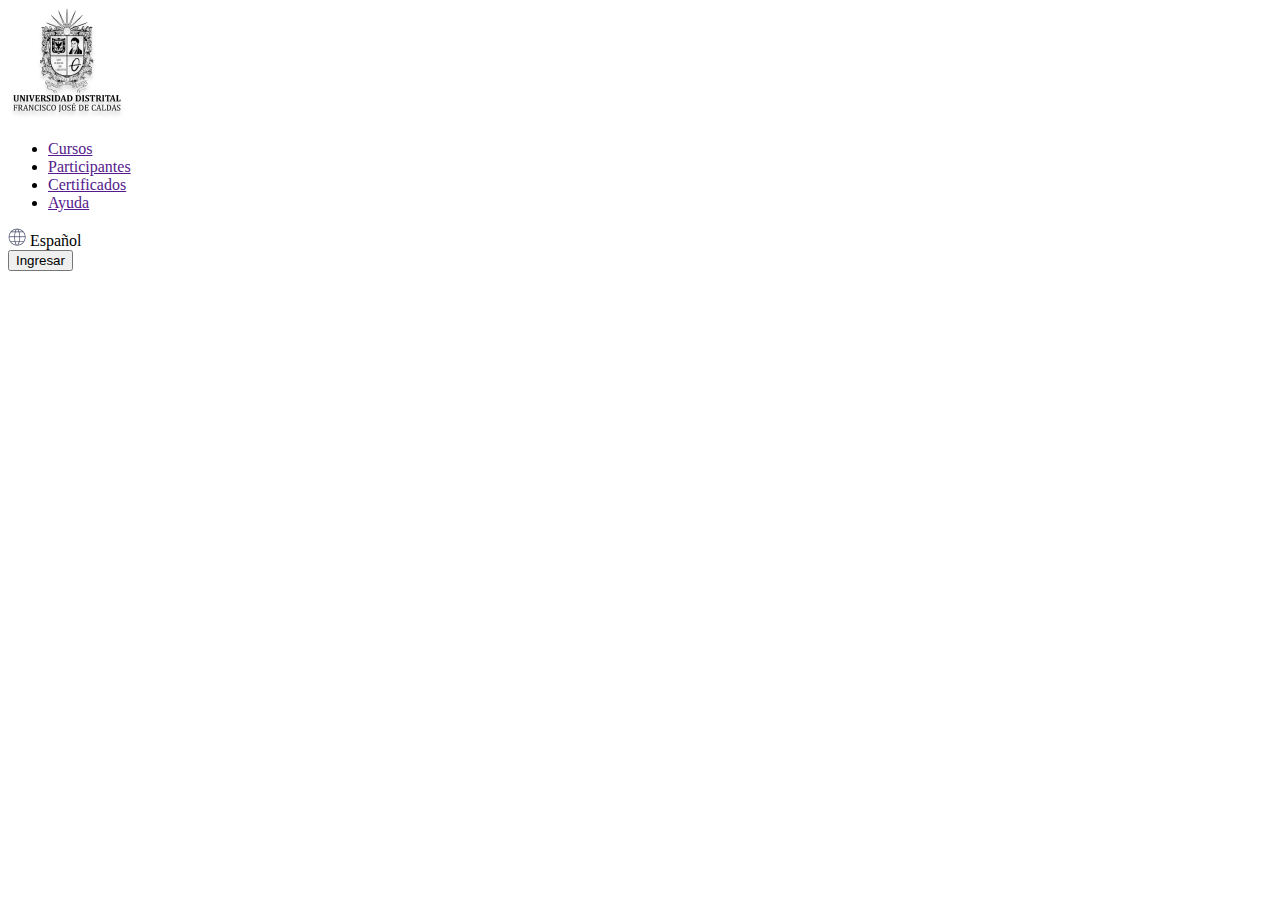
==== punto-1-2-3/index.html @ c5d44cad "Creación de header" ====
<!DOCTYPE html>
<html lang="en">
<head>
    <meta charset="UTF-8">
    <meta name="viewport" content="width=device-width, initial-scale=1.0">
    <title>Document</title>
</head>
<body>
    <header>
        <div class="header__navigator">
            <img src="./public/images/header-logo.png" alt="header logo">
            <nav>
                <ul>
                    <li><a href="">Cursos</a></li>
                    <li><a href="">Participantes</a></li>
                    <li><a href="">Certificados</a></li>
                    <li><a href="">Ayuda</a></li>
                </ul>
            </nav>
        </div>
        <div class="header__settings">
            <div class="languaje">
                <img src="./public/images/header-world.png" alt="">
                <span>Español</span>
            </div>
            <button>Ingresar</button>
        </div>
    </header>
    <main></main>
    <footer></footer>
</body>
</html>
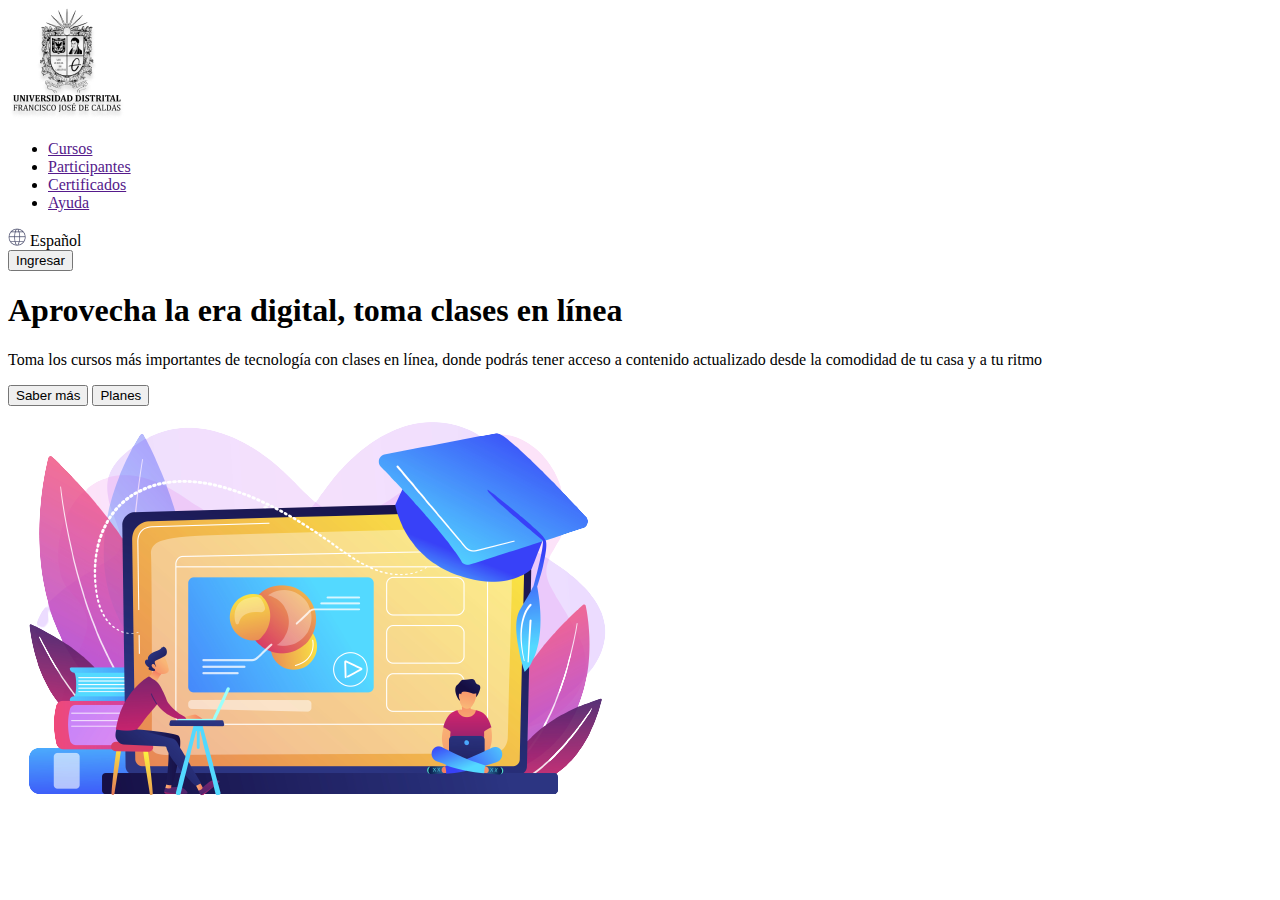
==== commit fcee335f: "Creación del banner en html" ====
--- a/punto-1-2-3/index.html
+++ b/punto-1-2-3/index.html
@@ -26,7 +26,27 @@
             <button>Ingresar</button>
         </div>
     </header>
-    <main></main>
+    <main>
+        <section id="banner">
+            <div class="banner-info">
+              <div class="banner__texts">
+                <h1>Aprovecha la era digital, toma clases en línea</h1>
+                <p>
+                  Toma los cursos más importantes de tecnología con clases en línea, 
+                  donde podrás tener acceso a contenido actualizado desde la comodidad 
+                  de tu casa y a tu ritmo
+                </p>
+              </div>
+              <div class="banner__buttons">
+                <button>Saber más</button>
+                <button>Planes</button>
+              </div>
+            </div>
+            <img src="./public/images/banner-online.png" alt="banner online">
+        </section>
+        <section id="section-1"></section>
+        <section id="section-2"></section>
+    </main>
     <footer></footer>
 </body>
 </html>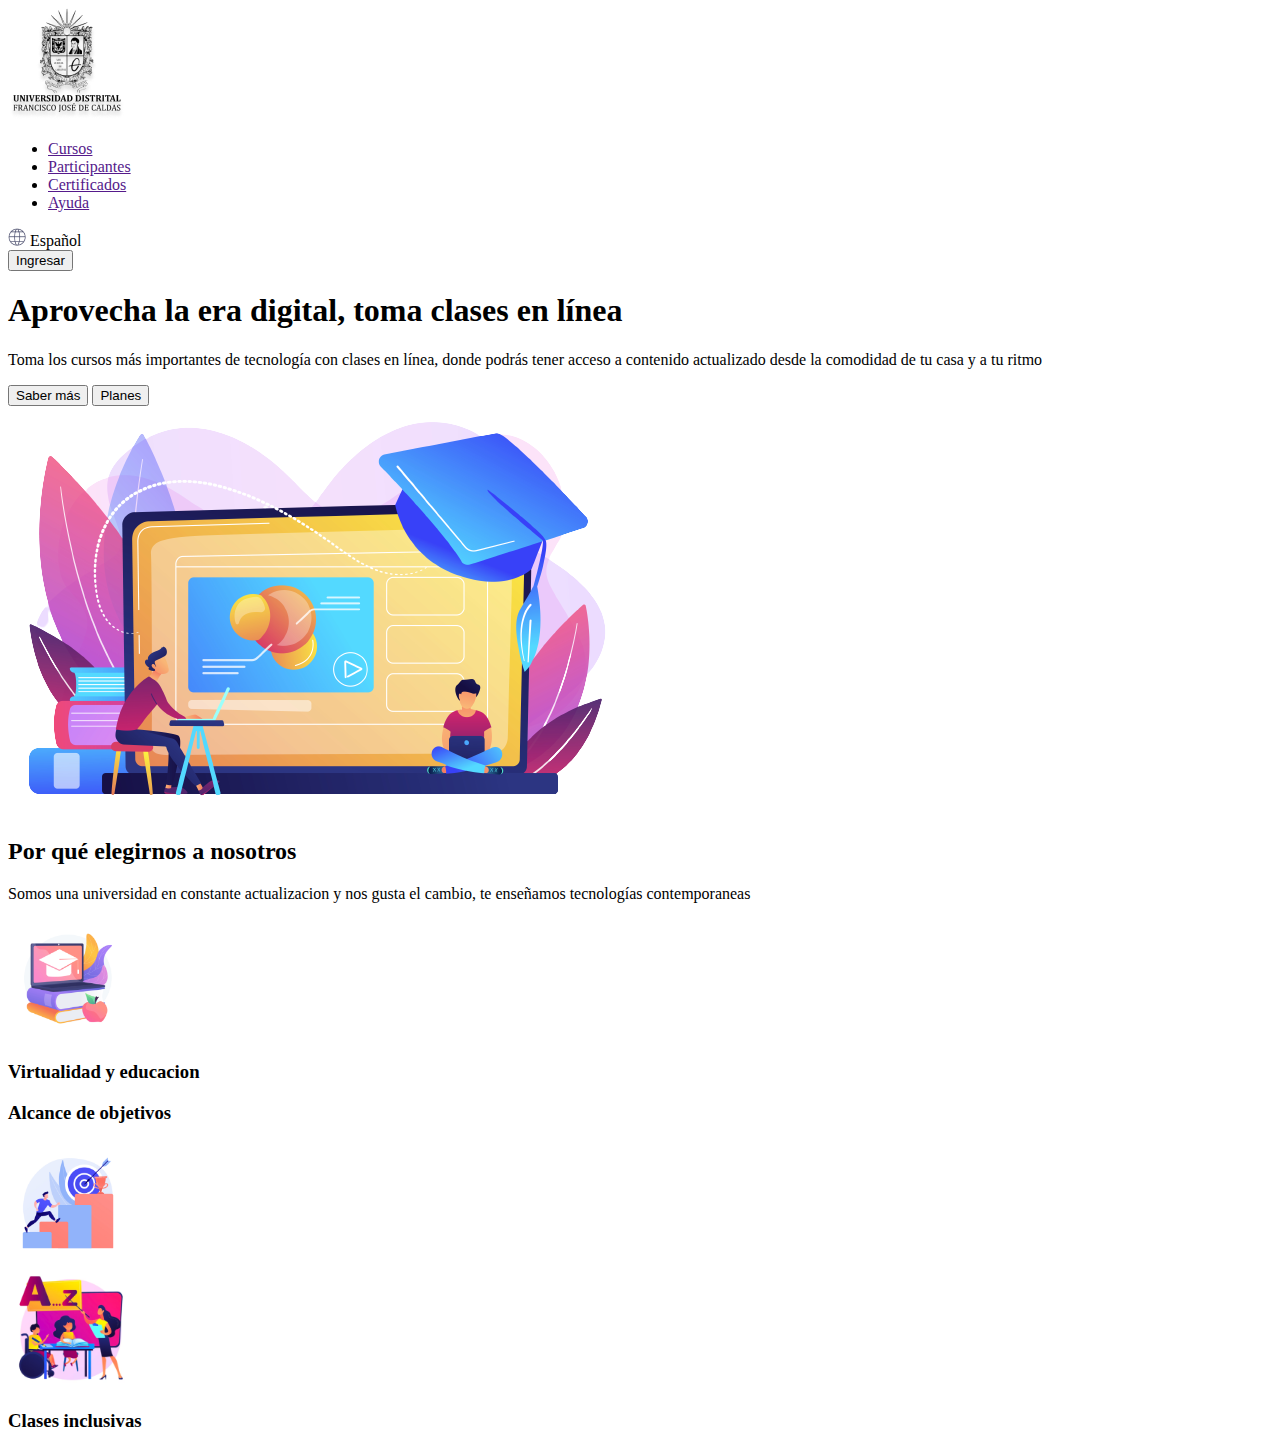
==== commit 926c63fa: "Creación de section-1 con html" ====
--- a/punto-1-2-3/index.html
+++ b/punto-1-2-3/index.html
@@ -44,7 +44,42 @@
             </div>
             <img src="./public/images/banner-online.png" alt="banner online">
         </section>
-        <section id="section-1"></section>
+        <section id="section-1">
+            <h2>Por qué elegirnos a nosotros</h2>
+            <p>
+                Somos una universidad en constante actualizacion y nos
+                gusta el cambio, te enseñamos tecnologías contemporaneas
+            </p>
+            <div class="card-1">
+                <img 
+                src="./public/images/section1-education.png" 
+                alt="education"
+                width="120px"
+                height="120px"
+                >
+                <h3>Virtualidad y educacion</h3>
+            </div>
+            <div class="card-2">
+                <h3>Alcance de objetivos</h3>
+                <img 
+                src="./public/images/section1-goals.png" 
+                alt="goals"
+                width="120px"
+                height="120px"
+                >
+            </div>
+            <div class="card-3">
+                <img 
+                src="./public/images/section1-teach.png" 
+                alt="teach"
+                width="120px"
+                height="120px"
+                >
+                <h3>Clases inclusivas</h3>
+
+            </div>
+            
+        </section>
         <section id="section-2"></section>
     </main>
     <footer></footer>
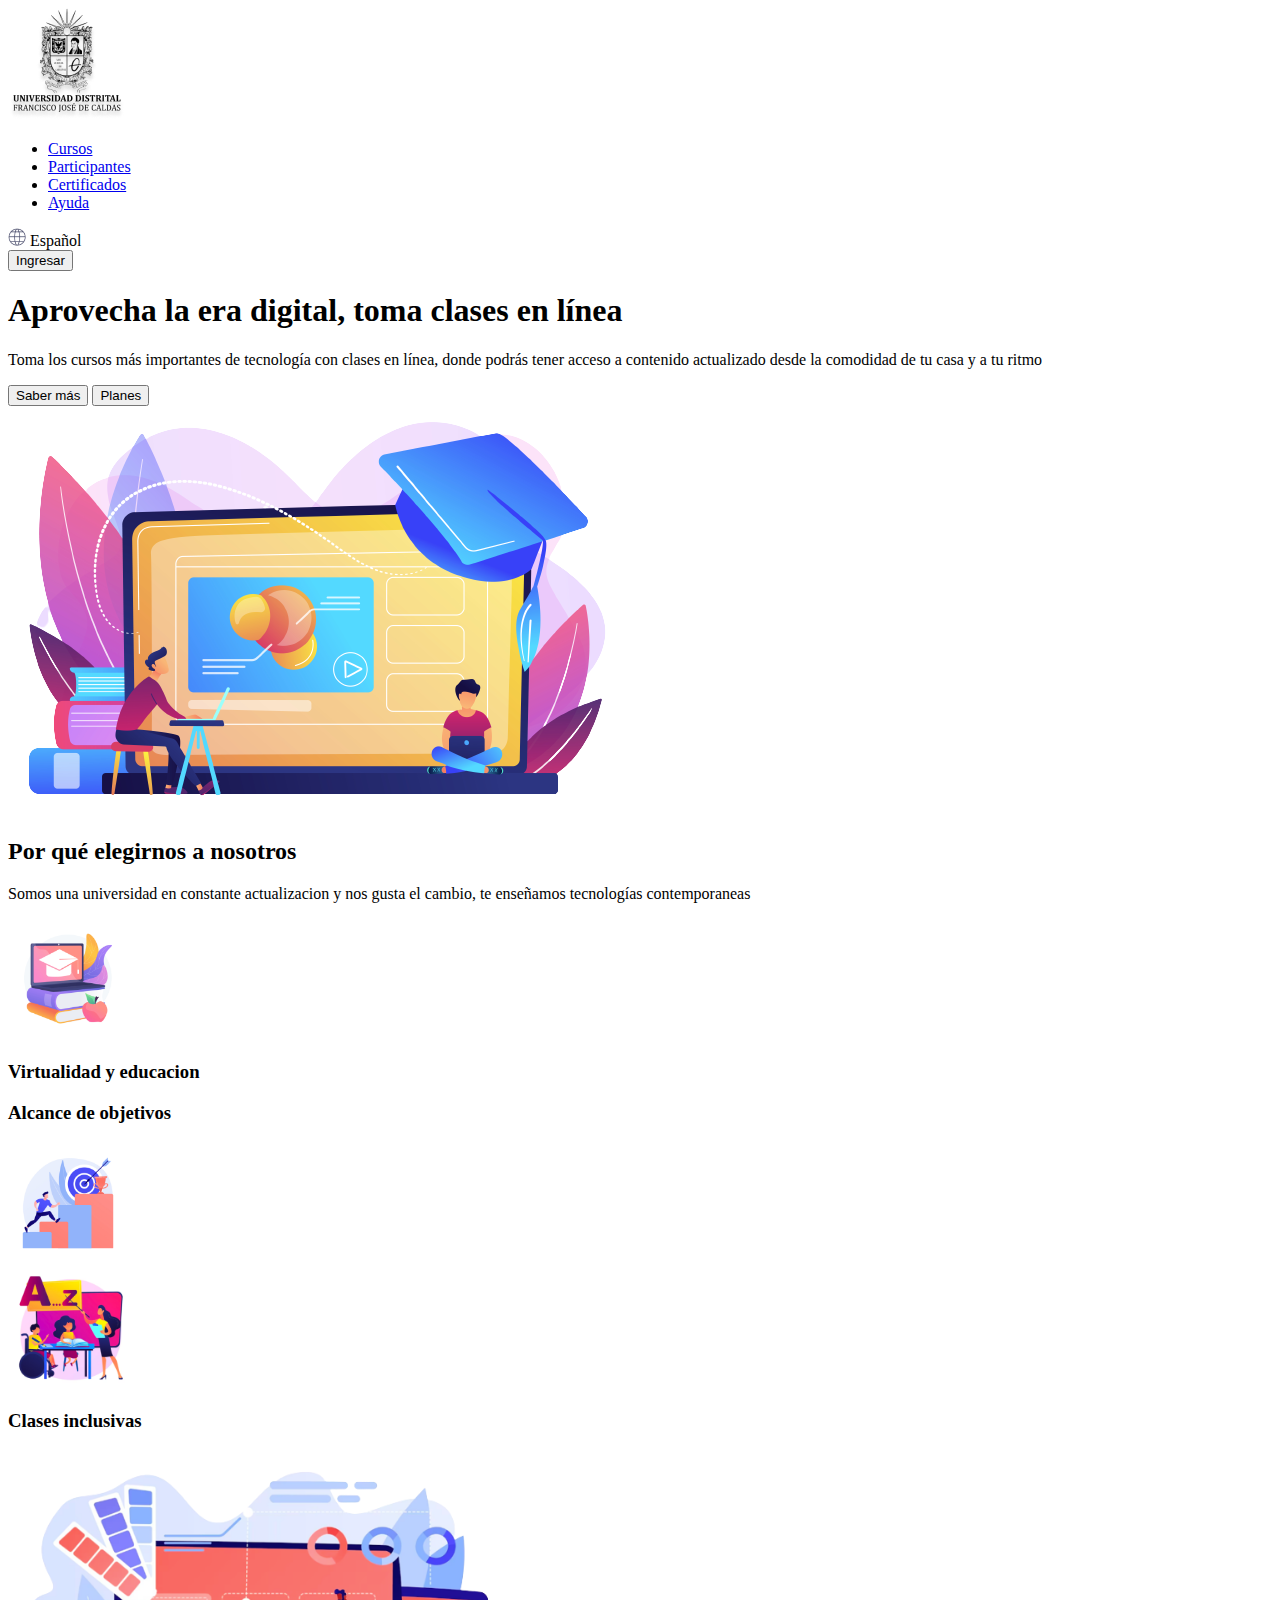
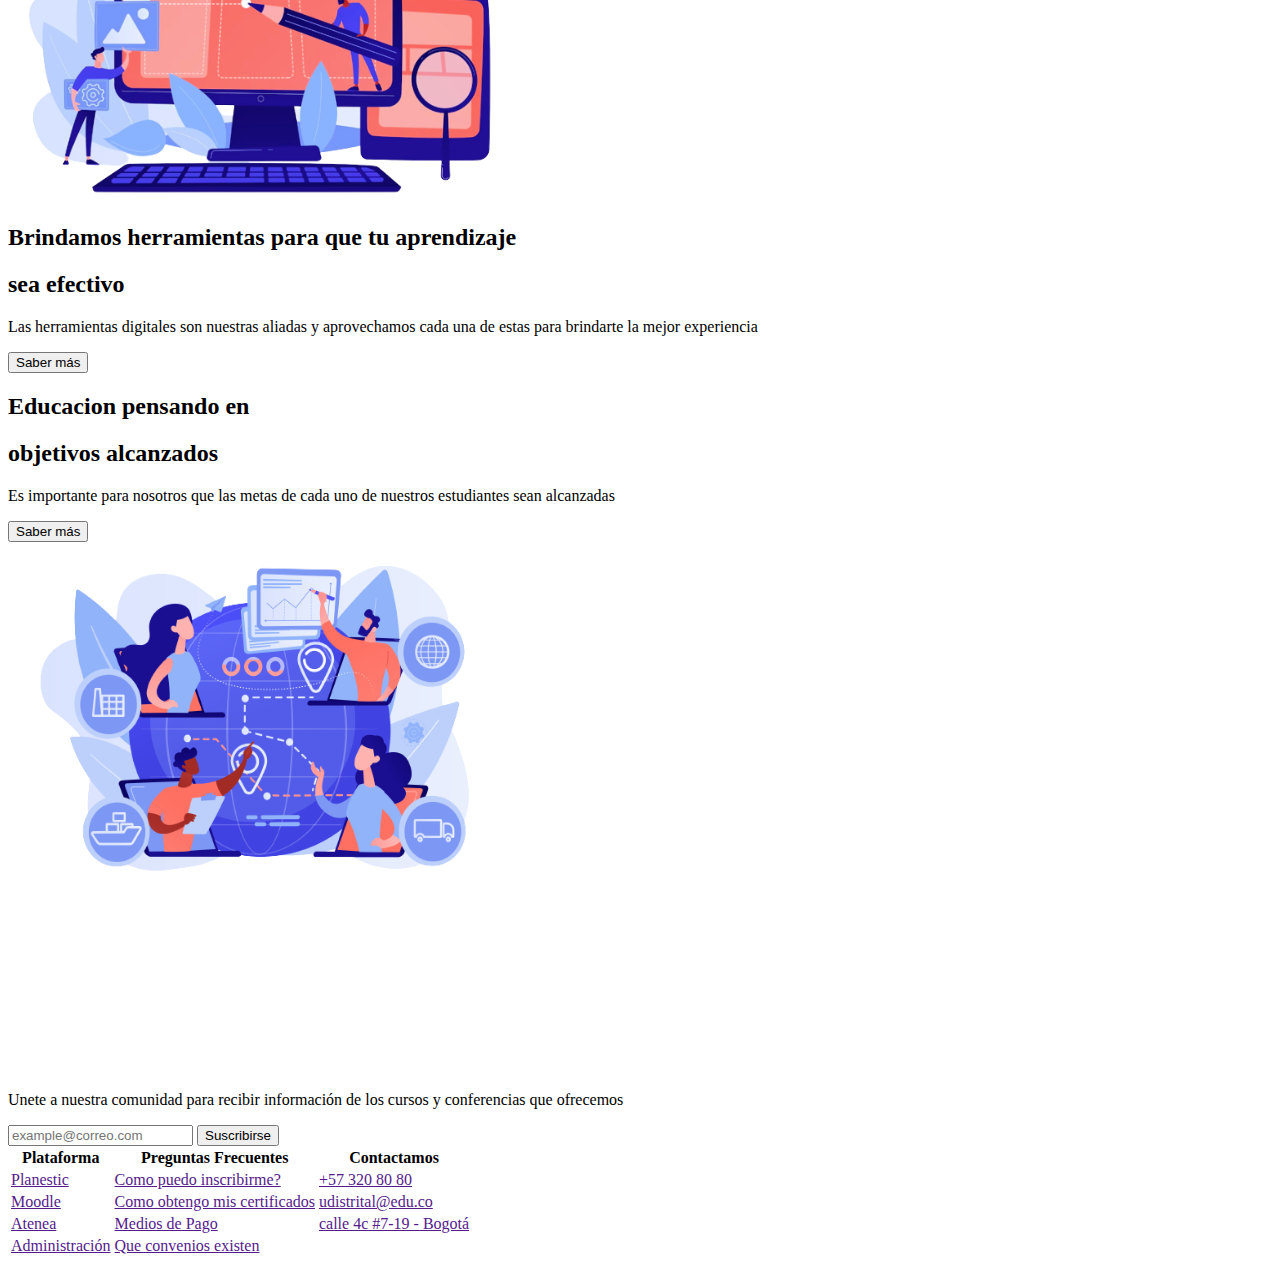
==== commit 55597ef9: "Finalización del punto 2" ====
--- a/punto-1-2-3/index.html
+++ b/punto-1-2-3/index.html
@@ -3,7 +3,7 @@
 <head>
     <meta charset="UTF-8">
     <meta name="viewport" content="width=device-width, initial-scale=1.0">
-    <title>Document</title>
+    <title>Page Desig</title>
 </head>
 <body>
     <header>
@@ -11,10 +11,10 @@
             <img src="./public/images/header-logo.png" alt="header logo">
             <nav>
                 <ul>
-                    <li><a href="">Cursos</a></li>
-                    <li><a href="">Participantes</a></li>
-                    <li><a href="">Certificados</a></li>
-                    <li><a href="">Ayuda</a></li>
+                    <li><a href="#banner">Cursos</a></li>
+                    <li><a href="#section-1">Participantes</a></li>
+                    <li><a href="#section-2">Certificados</a></li>
+                    <li><a href="#footer">Ayuda</a></li>
                 </ul>
             </nav>
         </div>
@@ -50,7 +50,7 @@
                 Somos una universidad en constante actualizacion y nos
                 gusta el cambio, te enseñamos tecnologías contemporaneas
             </p>
-            <div class="card-1">
+            <div class="section-1__card">
                 <img 
                 src="./public/images/section1-education.png" 
                 alt="education"
@@ -59,7 +59,7 @@
                 >
                 <h3>Virtualidad y educacion</h3>
             </div>
-            <div class="card-2">
+            <div class="section-1__card">
                 <h3>Alcance de objetivos</h3>
                 <img 
                 src="./public/images/section1-goals.png" 
@@ -68,7 +68,7 @@
                 height="120px"
                 >
             </div>
-            <div class="card-3">
+            <div class="section-1__card">
                 <img 
                 src="./public/images/section1-teach.png" 
                 alt="teach"
@@ -76,12 +76,102 @@
                 height="120px"
                 >
                 <h3>Clases inclusivas</h3>
-
             </div>
             
         </section>
-        <section id="section-2"></section>
+
+        <section id="section-2">
+          <div class="section-2__info">
+                <img 
+                src="./public/images/section2-tools.png" 
+                alt="tools"
+                width="500px"
+                height="350px"
+                >
+                <div>
+                    <h2>Brindamos herramientas para que tu aprendizaje</h2>
+                    <h2>sea efectivo</h2>
+                    <p>
+                        Las herramientas digitales son nuestras aliadas 
+                        y aprovechamos cada una de estas para brindarte 
+                        la mejor experiencia 
+                    </p>
+                    <button>Saber más</button>
+                </div>
+            </div>
+          <div class="section-2__info">
+                <div>
+                    <h2>Educacion pensando en</h2>
+                    <h2>objetivos alcanzados</h2>
+                    <p>
+                        Es importante para nosotros que las metas de cada 
+                        uno de nuestros estudiantes sean alcanzadas
+                    </p>
+                    <button>Saber más</button>
+                </div>
+                <img 
+                src="./public/images/section2-goals.png" 
+                alt="goals"
+                width="500px"
+                height="350px"
+                >
+            </div>
+        </section>
     </main>
-    <footer></footer>
+    <footer id="footer">
+        <div class="footer__info">
+            <img 
+            src="./public/images/footer-logo.png" 
+            alt="logo"
+            width="200px"
+            height="175px"
+            >
+            <p>
+                Unete a nuestra comunidad para recibir información
+                de los cursos y conferencias que ofrecemos
+            </p>
+            <form action="">
+                <input 
+                type="email" 
+                placeholder="example@correo.com" 
+                name="user_email"
+                >
+                <button>Suscribirse</button>
+            </form>
+        </div>
+        <div class="footer__list">
+            <table>
+                <thead>
+                    <tr>
+                        <th>Plataforma</th>
+                        <th>Preguntas Frecuentes</th>
+                        <th>Contactamos</th>
+                    </tr>
+                </thead>
+                <tbody>
+                    <tr>
+                        <td><a href="">Planestic</a></td>
+                        <td><a href="">Como puedo inscribirme?</a></td>
+                        <td><a href="">+57 320 80 80</a></td>
+                    </tr>
+                    <tr>
+                        <td><a href="">Moodle</a></td>
+                        <td><a href="">Como obtengo mis certificados</a></td>
+                        <td><a href="">udistrital@edu.co</a></td>
+                    </tr>
+                    <tr>
+                        <td><a href="">Atenea</a></td>
+                        <td><a href="">Medios de Pago</a></td>
+                        <td><a href="">calle 4c #7-19 - Bogotá</a></td>
+                    </tr>
+                    <tr>
+                        <td><a href="">Administración</a></td>
+                        <td><a href="">Que convenios existen</a></td>
+                    </tr>
+                </tbody>
+            </table>
+            
+        </div>
+    </footer>
 </body>
 </html>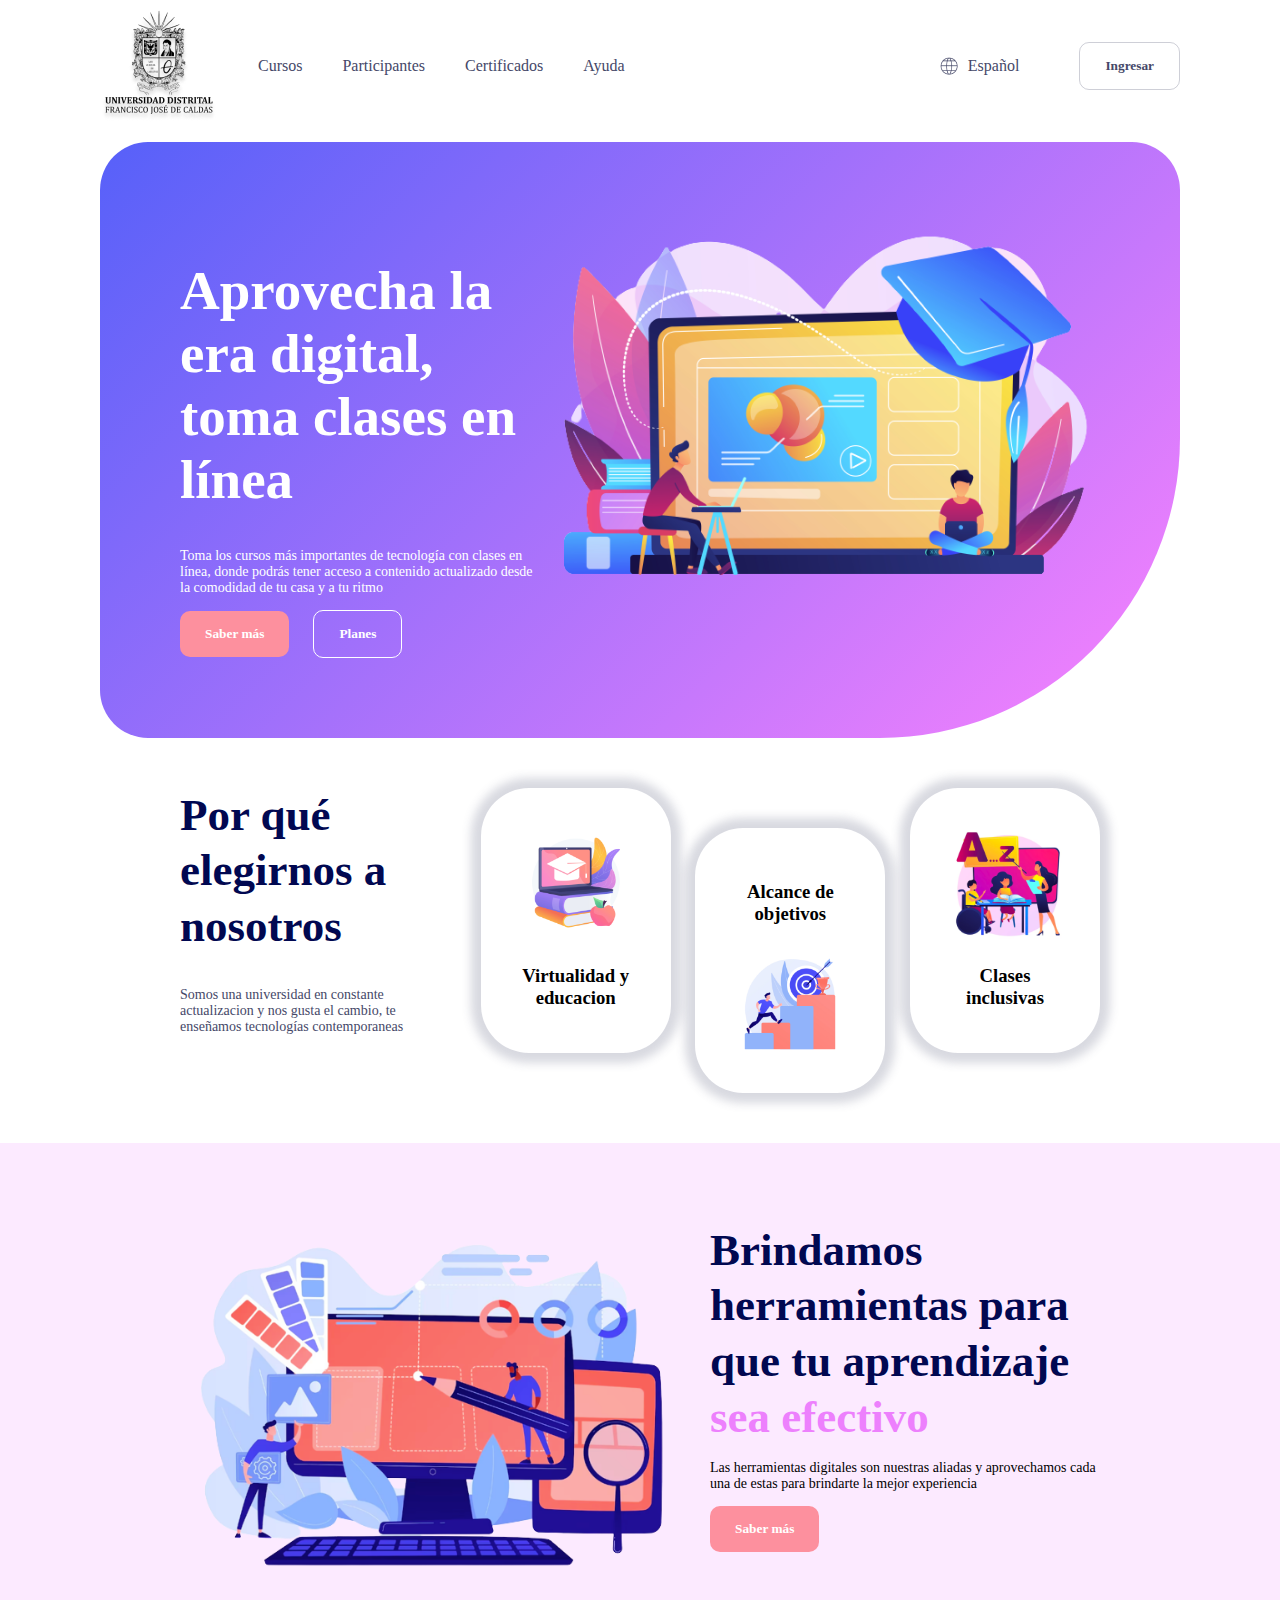
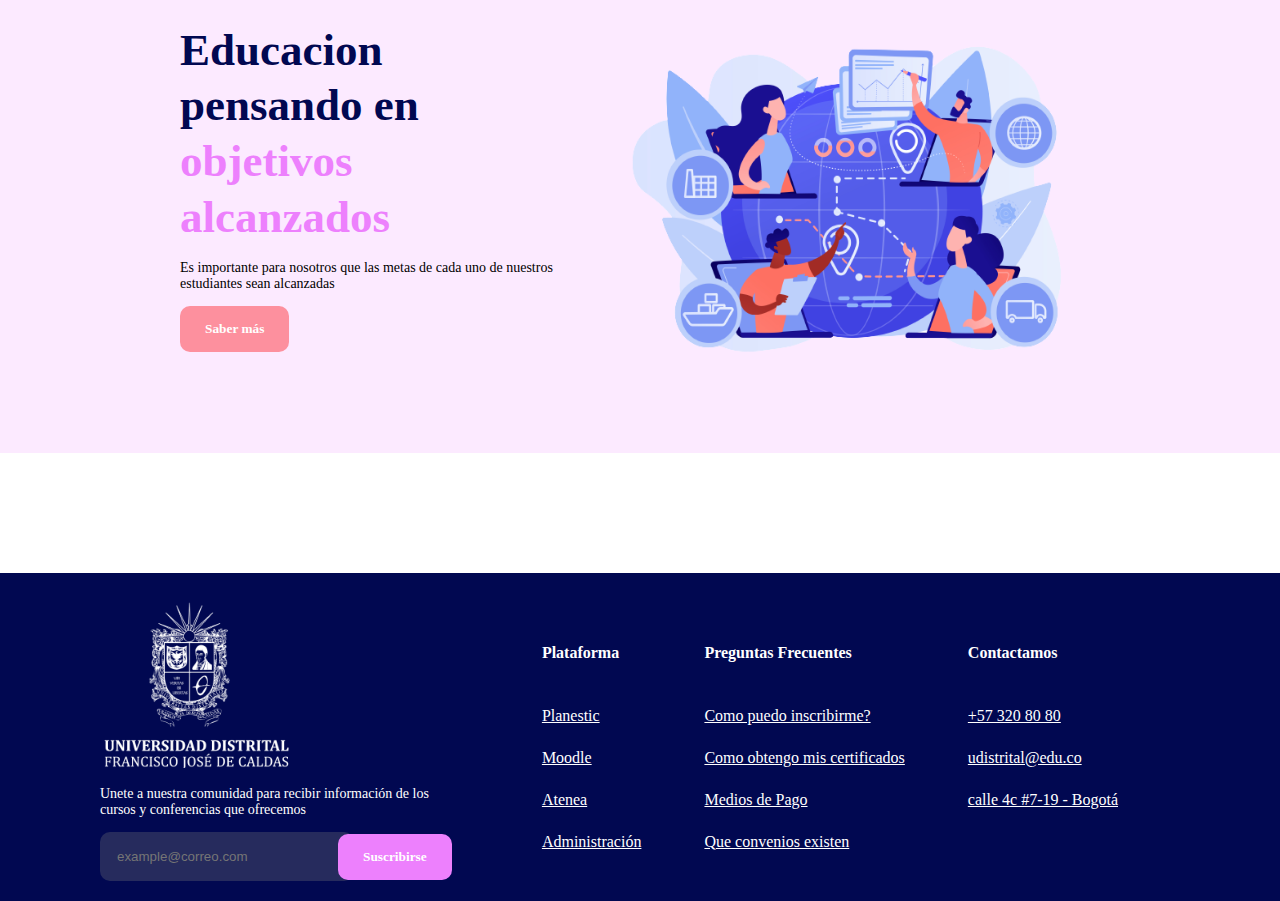
==== commit af02381a: "finalizacion punto 3" ====
--- a/punto-1-2-3/index.html
+++ b/punto-1-2-3/index.html
@@ -4,6 +4,13 @@
     <meta charset="UTF-8">
     <meta name="viewport" content="width=device-width, initial-scale=1.0">
     <title>Page Desig</title>
+    <link rel="stylesheet" href="https://indestructibletype.com/fonts/Jost.css" type="text/css" charset="utf-8" />
+    <link rel="stylesheet" href="./styles/common-styles.css">
+    <link rel="stylesheet" href="./styles/header-styles.css">
+    <link rel="stylesheet" href="./styles/banner-styles.css">
+    <link rel="stylesheet" href="./styles/section-1-styles.css">
+    <link rel="stylesheet" href="./styles/section-2-styles.css">
+    <link rel="stylesheet" href="./styles/footer-styles.css">
 </head>
 <body>
     <header>
@@ -19,7 +26,7 @@
             </nav>
         </div>
         <div class="header__settings">
-            <div class="languaje">
+            <div class="language">
                 <img src="./public/images/header-world.png" alt="">
                 <span>Español</span>
             </div>
@@ -38,18 +45,21 @@
                 </p>
               </div>
               <div class="banner__buttons">
-                <button>Saber más</button>
-                <button>Planes</button>
+                <button class="button--orange">Saber más</button>
+                <button class="button--transparent">Planes</button>
               </div>
             </div>
             <img src="./public/images/banner-online.png" alt="banner online">
         </section>
         <section id="section-1">
-            <h2>Por qué elegirnos a nosotros</h2>
-            <p>
-                Somos una universidad en constante actualizacion y nos
-                gusta el cambio, te enseñamos tecnologías contemporaneas
-            </p>
+            <div class="section-1__info">
+                <h2>Por qué elegirnos a nosotros</h2> <br>
+                <p>
+                Somos una universidad en constante actualizacion y 
+                nos gusta el cambio, te enseñamos tecnologías 
+                contemporaneas
+                </p>
+            </div>
             <div class="section-1__card">
                 <img 
                 src="./public/images/section1-education.png" 
@@ -59,7 +69,7 @@
                 >
                 <h3>Virtualidad y educacion</h3>
             </div>
-            <div class="section-1__card">
+            <div class="section-1__card section-1__card-down">
                 <h3>Alcance de objetivos</h3>
                 <img 
                 src="./public/images/section1-goals.png" 
@@ -90,24 +100,24 @@
                 >
                 <div>
                     <h2>Brindamos herramientas para que tu aprendizaje</h2>
-                    <h2>sea efectivo</h2>
+                    <h2 class="title__pink">sea efectivo</h2>
                     <p>
                         Las herramientas digitales son nuestras aliadas 
                         y aprovechamos cada una de estas para brindarte 
                         la mejor experiencia 
                     </p>
-                    <button>Saber más</button>
+                    <button class="button--orange">Saber más</button>
                 </div>
             </div>
           <div class="section-2__info">
                 <div>
                     <h2>Educacion pensando en</h2>
-                    <h2>objetivos alcanzados</h2>
+                    <h2 class="title__pink">objetivos alcanzados</h2>
                     <p>
                         Es importante para nosotros que las metas de cada 
                         uno de nuestros estudiantes sean alcanzadas
                     </p>
-                    <button>Saber más</button>
+                    <button class="button--orange">Saber más</button>
                 </div>
                 <img 
                 src="./public/images/section2-goals.png" 
--- a/punto-1-2-3/styles/common-styles.css
+++ b/punto-1-2-3/styles/common-styles.css
@@ -0,0 +1,36 @@
+body {
+    margin: 0px;
+}
+
+a {
+    font-family: 'Jost';
+}
+
+button {
+    padding: 15px 25px;
+    font-family: 'Jost';
+    font-weight: bold;
+    border-radius: 10px;
+    cursor: pointer;
+}
+
+p {
+    font-family: 'Jost';
+    font-size: 14px;
+}
+
+.button--orange {
+    background-color: #FD909E;
+    color: white;
+    border: none;
+}
+
+h2 {
+    font-family: 'Jost';
+    font-size: 45px;
+    color: #010851;
+    line-height: 124%;
+    letter-spacing: -1%;
+    margin: 0px;
+}
+
--- a/punto-1-2-3/styles/header-styles.css
+++ b/punto-1-2-3/styles/header-styles.css
@@ -0,0 +1,44 @@
+header {
+    display: flex;
+    justify-content: space-between;
+    margin: 10px 100px;
+}
+
+.header__navigator {
+    display: flex;
+    align-items: center;
+}
+
+ul {
+    display: flex;
+    gap: 40px;
+    list-style: none;
+}
+
+nav a {
+    color: #454868;
+    text-decoration: none;
+    font-weight: 500;   
+}
+
+.header__settings {
+    display: flex;
+    align-items: center;
+    gap: 60px;
+}
+
+.language {
+    display: flex;
+    align-items: center;
+    gap: 10px;
+
+    font-family: 'Jost';
+    font-weight: 300;
+    color: #454868;
+}
+
+header button {
+    background-color: transparent;
+    border: 1px solid #45486843;
+    color: #454868;
+}
--- a/punto-1-2-3/styles/banner-styles.css
+++ b/punto-1-2-3/styles/banner-styles.css
@@ -0,0 +1,27 @@
+#banner {
+    display: flex;
+    margin: 20px 100px;
+    padding: 80px;
+    background: linear-gradient(135deg, #5961F9 1.66%, #ED80FD 91.8%);
+    border-radius: 48px 48px 300px 48px;
+    color: white;
+}
+
+h1 {
+    font-family: 'Jost';
+    font-size: 55px;
+    font-weight: 124%;
+    letter-spacing: -1%;
+}
+
+#banner img {
+    height: 550px;
+    height: 370px;
+}
+
+.button--transparent {
+    background-color: transparent;
+    color: white;
+    border: 1px solid;
+    margin-left: 20px;
+}
--- a/punto-1-2-3/styles/section-1-styles.css
+++ b/punto-1-2-3/styles/section-1-styles.css
@@ -0,0 +1,33 @@
+#section-1 {
+    display: flex;
+    justify-content: space-between;
+
+    margin: 50px 180px;
+}
+
+.section-1__info {
+    width: 30%;
+}
+
+.section-1__info p {
+    color: #454868;
+}
+
+.section-1__card {
+    width: min-content;
+    height: 195px;
+    text-align: center;
+
+    padding: 35px;
+    border-radius: 48px;
+    box-shadow: 0px 0px 10px 10px 
+    #45486835;
+}
+
+.section-1__card-down {
+    margin-top: 40px;
+}
+
+h3 {
+    font-family: 'Jost';
+}--- a/punto-1-2-3/styles/section-2-styles.css
+++ b/punto-1-2-3/styles/section-2-styles.css
@@ -0,0 +1,14 @@
+#section-2 {
+    padding: 30px 180px;
+    background-color: #ec80fd2b;
+}
+
+.section-2__info {
+    display: flex;
+    gap: 30px;
+    margin: 50px 0px;
+}
+
+.title__pink {
+    color: #ED80FD ;
+}--- a/punto-1-2-3/styles/footer-styles.css
+++ b/punto-1-2-3/styles/footer-styles.css
@@ -0,0 +1,52 @@
+footer {
+    display: flex;
+    justify-content: space-between;
+    align-items: center;
+
+    margin-top: 120px;
+    padding: 20px 100px;
+
+    background-color: #010851;
+    color: white;
+}
+
+.footer__info {
+    width: 34%;
+}
+
+form button {
+    background-color: #ED80FD;
+    color: white;
+    border: none;
+}
+
+input {
+    padding: 17px;
+    margin-right: -20px;
+    width: 220px;
+
+    border: none;
+    border-radius: 10px ;
+    background-color: #4548688c;  
+}
+
+table {
+    font-family: 'Jost';
+    text-align: left;
+}
+
+th{
+    height: 80px;
+}
+
+tr {
+    height: 40px;
+}
+
+td {
+    padding-right: 60px
+}
+
+td a {
+    color: white;
+}